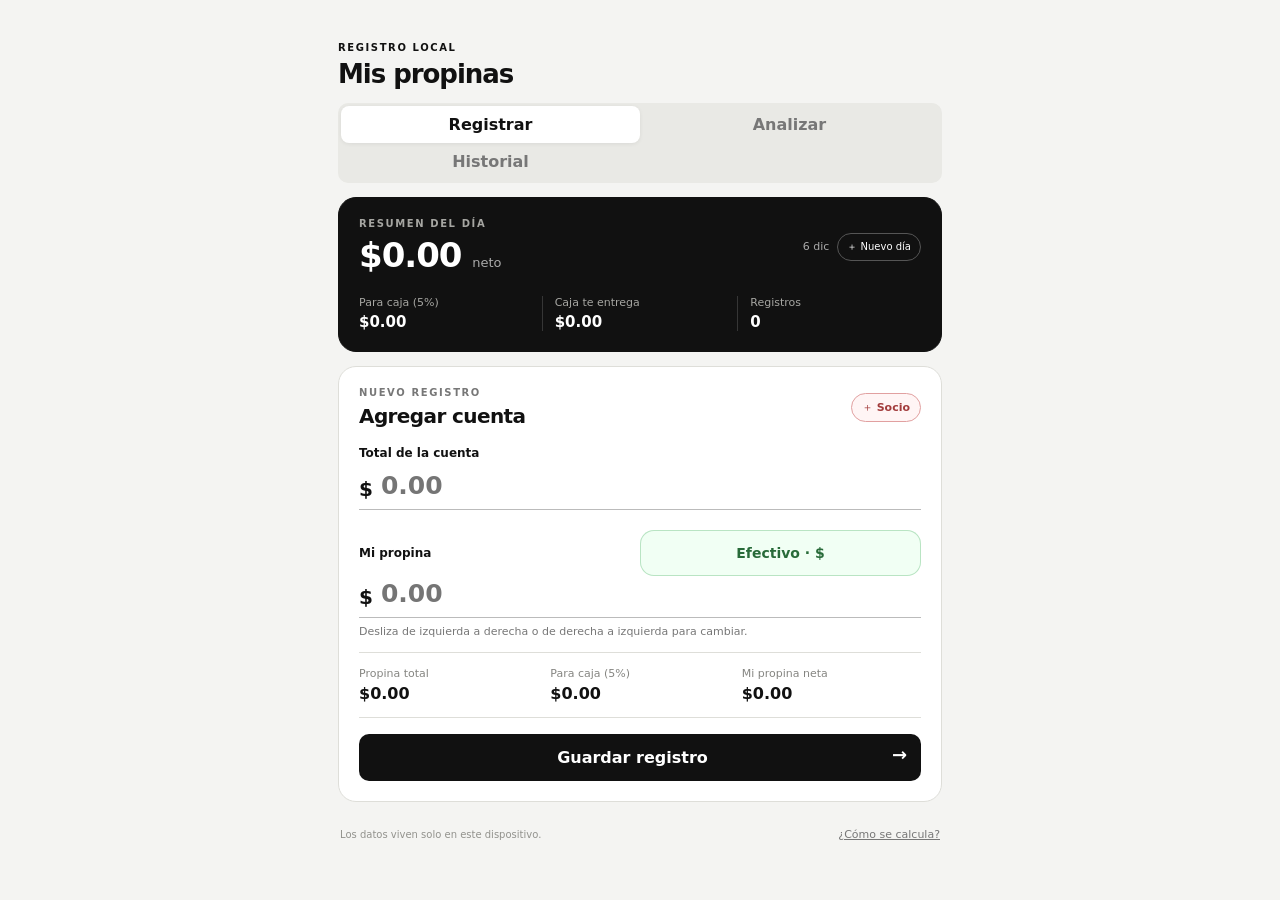
==== actualizacion.html @ 240d8e80 "Actualizar ruta de migracion con el historial separado" ====
<!doctype html>
<html lang="es"><head><meta charset="UTF-8"><meta name="viewport" content="width=device-width, initial-scale=1, viewport-fit=cover"><meta name="theme-color" content="#111111"><meta name="description" content="Registro local y rápido de propinas para meseros."><link rel="manifest" href="manifest.webmanifest"><link rel="icon" href="icon.svg" type="image/svg+xml"><link rel="stylesheet" href="styles.css"><title>Mis propinas · Actualización</title></head><body>
<main class="app-shell"><header class="topbar"><div><p class="eyebrow">REGISTRO LOCAL</p><h1>Mis propinas</h1></div><button id="installButton" class="icon-button hidden" aria-label="Instalar aplicación">＋</button></header>
<nav class="view-tabs" aria-label="Secciones"><button id="registerTab" class="view-tab active" type="button">Registrar</button><button id="analysisTab" class="view-tab" type="button">Analizar</button><button id="historyTab" class="view-tab" type="button">Historial</button></nav>
<section id="registerView"><section class="summary-card"><div class="summary-heading"><div><p class="eyebrow muted">RESUMEN DEL DÍA</p><h2 id="summaryTitle">$0.00 <span>neto</span></h2></div><div class="summary-actions"><span id="todayLabel" class="date-label"></span><button id="newDayButton" class="small-button" type="button">＋ Nuevo día</button></div></div><div class="summary-grid"><div><span>Para caja (5%)</span><strong id="summaryHouse">$0.00</strong></div><div><span>Caja te entrega</span><strong id="summaryCard">$0.00</strong></div><div><span>Registros</span><strong id="summaryCount">0</strong></div></div></section>
<section id="entryCard" class="form-card"><div class="section-heading"><div><p class="eyebrow muted">NUEVO REGISTRO</p><h2>Agregar cuenta</h2></div><button id="partnerToggle" class="mode-button" type="button">＋ Socio</button></div><p id="partnerHint" class="partner-hint hidden">Socio: no cuenta como venta. Puedes registrar una cuenta de $0 y su propina.</p>
<form id="tipForm"><label for="billTotal">Total de la cuenta</label><div class="money-input"><span>$</span><input id="billTotal" name="billTotal" inputmode="decimal" autocomplete="off" placeholder="0.00" required></div>
<div class="tip-label-row"><label>Mi propina</label><button id="tipModeSlider" class="tip-mode-slider tip-money" type="button" role="switch" aria-label="Cambiar entre efectivo y tarjeta"><span id="tipModeLabel">Efectivo · $</span></button></div><div class="money-input"><span id="tipPrefix">$</span><input id="tipValue" name="tipValue" inputmode="decimal" autocomplete="off" placeholder="0.00" required></div><p id="tipHelp" class="helper">Desliza de izquierda a derecha o de derecha a izquierda para cambiar.</p>
<div class="live-result" aria-live="polite"><div><span>Propina total</span><strong id="liveGross">$0.00</strong></div><div><span>Para caja (5%)</span><strong id="liveHouse">$0.00</strong></div><div><span>Mi propina neta</span><strong id="liveNet">$0.00</strong></div></div><button class="primary-button" type="submit">Guardar registro <span>→</span></button></form></section></section>
<section id="analysisView" class="hidden"><div class="section-heading"><div><p class="eyebrow muted">LECTURA RÁPIDA</p><h2>Análisis del día</h2></div><span id="analysisDate" class="date-label"></span></div><button id="historyFromAnalysis" class="history-entry" type="button"><span><b>Historial</b><small>Consulta tus días anteriores</small></span><strong>→</strong></button><div class="analysis-grid"><article class="analysis-net"><span>Mi neto del día</span><strong id="analysisNet">$0.00</strong></article><article><span>Para caja (5%)</span><strong id="analysisHouse">$0.00</strong></article><article><span>Total de propinas</span><strong id="analysisTips">$0.00</strong></article><article><span>Caja te entrega</span><strong id="analysisCard">$0.00</strong></article><article id="analysisPartnerCard" class="hidden"><span>Propinas de socios</span><strong id="analysisPartners">$0.00</strong></article></div><div class="analysis-note">El análisis separa tus propinas normales, las de socios y el 5% destinado a caja.</div><section class="history-section analysis-history"><div class="section-heading"><div><p class="eyebrow muted">REGISTROS DEL DÍA</p><h2>Detalle de cuentas</h2></div><button id="clearButton" class="text-button hidden" type="button">Borrar todo</button></div><div id="history" class="history-list"></div><div id="emptyState" class="empty-state"><div class="empty-icon">＋</div><p>Aún no hay registros.</p><span>Agrega tu primera cuenta en Registrar.</span></div></section></section><section id="historyView" class="hidden"><div class="section-heading"><div><p class="eyebrow muted">HISTORIAL</p><h2>Historial de días</h2></div><div class="history-actions"><button id="historyRegisterButton" class="text-button" type="button">Registrar</button><button id="historyAnalysisButton" class="text-button" type="button">Analizar</button></div></div><div class="history-chart-card"><p class="eyebrow muted">NETO POR DÍA</p><div id="historyChart" class="history-chart"></div></div><div class="history-chart-card"><p class="eyebrow muted">CUENTAS REALIZADAS</p><div id="accountsChart" class="history-chart"></div></div><div id="historyDaysList" class="history-days-list"></div><p class="analysis-note">Periodo de referencia: viernes 7:00 p. m. a lunes 1:00 a. m. Los días permanecen ordenados por fecha de creación.</p></section><footer><span>Los datos viven solo en este dispositivo.</span><button id="howButton" class="text-button" type="button">¿Cómo se calcula?</button></footer></main>
<div id="toast" class="toast" role="status"></div><dialog id="howDialog"><button class="dialog-close" id="closeDialog" aria-label="Cerrar">×</button><p class="eyebrow muted">CÁLCULO</p><h2>Claro y sin vueltas</h2><p>Se aparta el <strong>5% del total de la cuenta</strong> para caja. “Caja te entrega” muestra las propinas que no fueron en efectivo.</p><p>Las propinas de socios pueden registrarse con cuenta de $0; no generan descuento de caja.</p></dialog>
<dialog id="editDialog"><button class="dialog-close" id="closeEditDialog" aria-label="Cerrar">×</button><p class="eyebrow muted">CORREGIR REGISTRO</p><h2>Editar cuenta</h2><form id="editForm"><label for="editBill">Total de la cuenta</label><div class="money-input"><span>$</span><input id="editBill" inputmode="decimal" required></div><div class="tip-label-row"><label>Propina</label><div class="segmented"><button type="button" id="editPercent" class="segment active">%</button><button type="button" id="editMoney" class="segment">$</button></div></div><div class="money-input"><span id="editPrefix">%</span><input id="editTip" inputmode="decimal" required></div><div class="live-result"><div><span>Propina total</span><strong id="editGross">$0.00</strong></div><div><span>Para caja</span><strong id="editHouse">$0.00</strong></div><div><span>Mi neto</span><strong id="editNet">$0.00</strong></div></div><button class="primary-button" type="submit">Guardar cambios <span>→</span></button></form></dialog><script src="app-v11.js"></script></body></html>
---- styles.css ----
:root{font-family:Inter,ui-sans-serif,system-ui,-apple-system,"Segoe UI",sans-serif;color:#111;background:#f4f4f2;font-synthesis:none;--ink:#111;--muted:#777;--line:#deded9;--paper:#fff;--soft:#f7f7f5}*{box-sizing:border-box}body{margin:0;min-width:320px}button,input{font:inherit}.app-shell{width:min(100%,640px);margin:auto;padding:22px 18px 30px}.topbar,.summary-heading,.section-heading,.tip-label-row,.summary-grid,.live-result,footer{display:flex;align-items:center;justify-content:space-between}.topbar{margin-bottom:14px}.eyebrow{font-size:10px;letter-spacing:.16em;font-weight:800;margin:0 0 6px}.muted{color:var(--muted)}h1,h2,p{margin-top:0}h1{font-size:26px;letter-spacing:-.04em;margin:0}h2{font-size:20px;letter-spacing:-.03em;margin:0}.icon-button{border:1px solid var(--ink);background:var(--ink);color:#fff;border-radius:50%;width:34px;height:34px;font-size:22px;line-height:1;cursor:pointer}.view-tabs{display:grid;grid-template-columns:1fr 1fr;background:#e9e9e5;border-radius:10px;padding:3px;margin-bottom:14px}.view-tab{border:0;background:transparent;border-radius:8px;padding:9px;color:var(--muted);font-weight:750;cursor:pointer}.view-tab.active{background:#fff;color:var(--ink);box-shadow:0 1px 4px #0001}.summary-card,.form-card{background:var(--paper);border:1px solid var(--line);border-radius:18px;padding:20px;margin-bottom:14px}.summary-card{background:var(--ink);color:#fff;border-color:var(--ink)}.summary-card .muted{color:#a6a6a2}.summary-card h2{font-size:34px;margin:2px 0 0}.summary-card h2 span{font-size:13px;font-weight:500;letter-spacing:0;color:#aaa}.summary-actions{display:flex;align-items:center;gap:8px}.date-label{font-size:11px;color:#aaa}.small-button{border:1px solid #555;background:transparent;color:#fff;border-radius:99px;padding:6px 9px;font-size:10px;cursor:pointer}.summary-grid{gap:12px;align-items:stretch;margin-top:21px}.summary-grid div{display:flex;flex-direction:column;gap:4px;min-width:0;flex:1}.summary-grid div+div{border-left:1px solid #363636;padding-left:12px}.summary-grid span,.live-result span,.field-caption{font-size:11px;color:#858581}.summary-card .summary-grid span{color:#a6a6a2}.summary-grid strong{font-size:15px;white-space:nowrap}.section-heading{margin-bottom:18px}.mode-button{border:1px solid #e1a0a0;background:#fff5f5;color:#a23c3c;border-radius:99px;padding:6px 10px;font-size:11px;font-weight:750;cursor:pointer}.partner-hint{font-size:11px;color:#8f3c3c;background:#fff0f0;border-radius:9px;padding:9px;margin:-6px 0 16px}.partner-mode{border-color:#e6aaaa;background:#fffafa}.partner-mode .mode-button{background:#c54848;color:white}.partner-mode .payment-row{display:none}.partner-mode .live-result{border-color:#e7b3b3}.partner-mode .primary-button{background:#b83b3b}label{display:block;font-size:12px;font-weight:700;margin:0 0 8px}.money-input{display:flex;align-items:center;border-bottom:1px solid #bbb;margin-bottom:20px}.money-input span{font-size:20px;font-weight:700;margin-right:8px}.money-input input{width:100%;border:0;outline:0;background:transparent;font-size:25px;font-weight:650;padding:3px 0 9px;color:var(--ink)}.money-input:focus-within{border-color:var(--ink)}.tip-label-row{align-items:center}.tip-label-row label{margin:0}.segmented,.payment-switch{display:flex;background:var(--soft);border:1px solid var(--line);border-radius:7px;padding:2px}.segment,.payment-option{border:0;background:transparent;color:var(--muted);border-radius:5px;cursor:pointer;padding:4px 10px;font-weight:700;font-size:12px}.segment.active{background:var(--ink);color:#fff}.helper{font-size:11px;color:var(--muted);margin:-13px 0 14px}.payment-row{display:flex;justify-content:space-between;align-items:center;margin-bottom:16px}.payment-option.active.cash{background:#bfe8c7;color:#245d32}.payment-option.active.card{background:#c5ddf8;color:#24527c}.live-result{border-top:1px solid var(--line);border-bottom:1px solid var(--line);padding:14px 0;margin-bottom:16px;gap:12px}.live-result div{display:flex;flex-direction:column;gap:4px;flex:1}.live-result strong{font-size:16px}.live-result strong.negative{color:#a33}.primary-button{width:100%;border:0;background:var(--ink);color:#fff;padding:14px;border-radius:10px;font-weight:750;cursor:pointer}.primary-button span{float:right;font-size:18px;line-height:14px}.history-section{margin-top:28px}.text-button{background:transparent;border:0;padding:0;color:var(--muted);font-size:11px;text-decoration:underline;cursor:pointer}.history-list{display:grid;gap:8px}.history-item{background:var(--paper);border:1px solid var(--line);border-radius:12px;padding:13px 14px;display:grid;grid-template-columns:1fr auto;gap:5px 12px}.history-item .time{font-size:10px;color:var(--muted)}.history-item .title{font-size:13px;font-weight:700}.history-item .detail{font-size:11px;color:var(--muted)}.history-item .net{text-align:right;font-size:16px;font-weight:800}.history-item .net.negative{color:#a33}.record-actions{grid-column:1/-1;display:flex;gap:14px;border-top:1px solid #eee;padding-top:8px;margin-top:4px}.record-actions .text-button{font-size:10px}.empty-state{text-align:center;border:1px dashed #c9c9c3;border-radius:14px;padding:28px 16px;color:var(--muted)}.days-section{margin-top:24px}.days-list{display:flex;flex-wrap:wrap;gap:7px}.day-chip{border:1px solid var(--line);background:var(--paper);color:var(--muted);border-radius:99px;padding:7px 10px;font-size:11px;cursor:pointer}.empty-icon{margin:0 auto 9px;width:29px;height:29px;border:1px solid #bbb;border-radius:50%;font-size:22px;line-height:26px}.empty-state p{font-size:13px;font-weight:700;color:#555;margin-bottom:4px}.empty-state span{font-size:11px}.analysis-grid{display:grid;grid-template-columns:1fr 1fr;gap:10px}.analysis-grid article{background:#fff;border:1px solid var(--line);border-radius:14px;padding:16px;display:flex;flex-direction:column;gap:7px}.analysis-grid span{font-size:11px;color:var(--muted)}.analysis-grid strong{font-size:20px}.analysis-grid small{font-size:10px;color:var(--muted)}.analysis-grid .deliver-card{background:#f5f1e7;border-color:#e5d6ae}.analysis-note{margin-top:14px;background:#ecece8;border-radius:12px;padding:12px;font-size:11px;line-height:1.45;color:#666}footer{margin:26px 2px 0;font-size:10px;color:#92928d}.toast{position:fixed;left:50%;bottom:22px;transform:translate(-50%,20px);background:var(--ink);color:#fff;border-radius:99px;padding:10px 15px;font-size:12px;opacity:0;pointer-events:none;transition:.2s}.toast.show{opacity:1;transform:translate(-50%,0)}.hidden{display:none!important}dialog{border:1px solid var(--line);border-radius:16px;padding:24px;max-width:calc(100% - 36px);color:var(--ink);box-shadow:0 15px 50px #0002}dialog::backdrop{background:#0008}.dialog-close{position:absolute;right:14px;top:10px;border:0;background:transparent;font-size:25px;cursor:pointer}dialog p:not(.eyebrow){font-size:13px;line-height:1.5;color:#555}@media(min-width:600px){.app-shell{padding-top:42px}}@media(max-width:390px){.summary-card{padding:16px}.summary-grid{gap:7px}.summary-grid div+div{padding-left:7px}.summary-grid strong{font-size:13px}.payment-row{align-items:flex-start;gap:10px;flex-direction:column}}
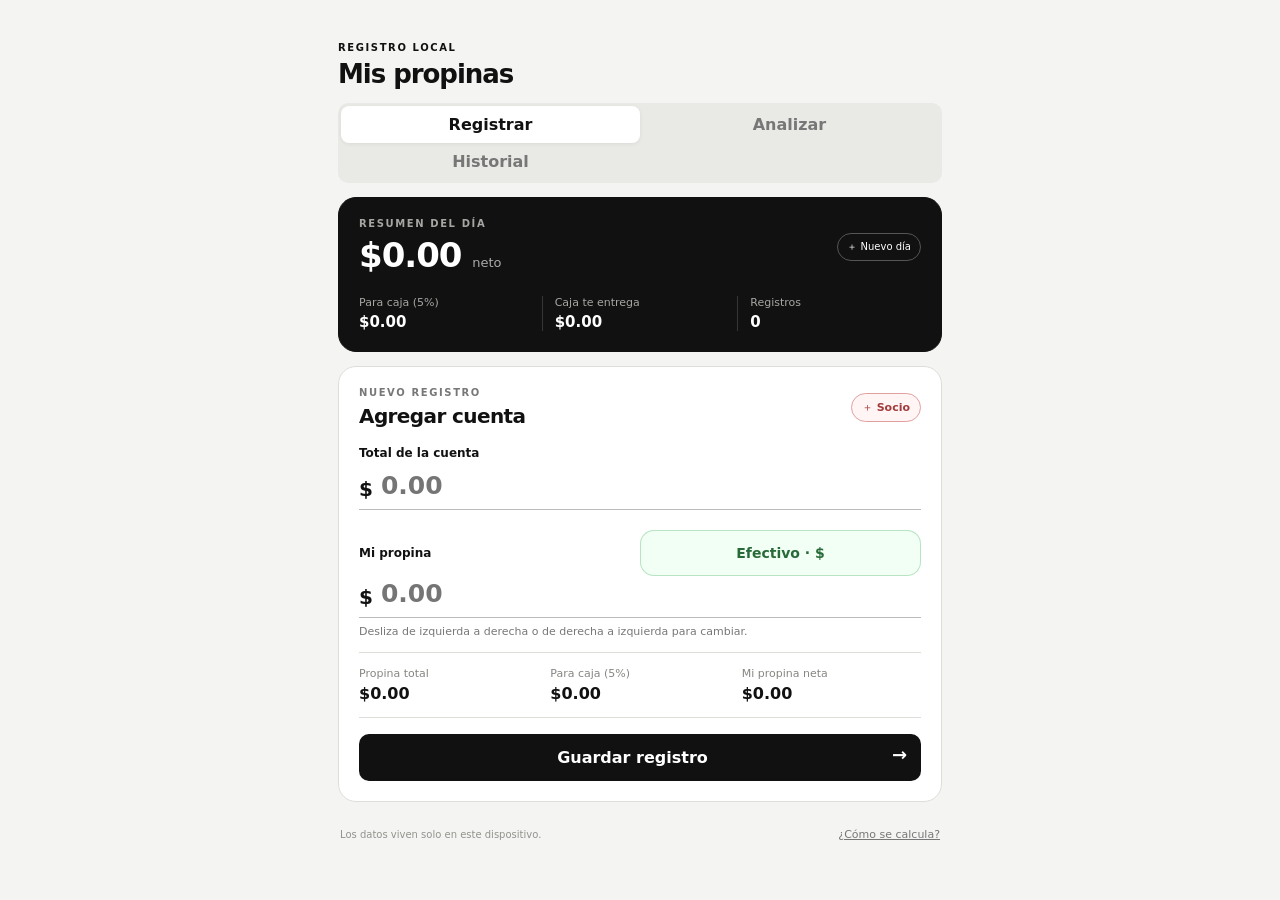
==== commit 5c198780: "Actualizar ruta de migracion del historial" ====
--- a/actualizacion.html
+++ b/actualizacion.html
@@ -9,7 +9,7 @@
 <div class="live-result" aria-live="polite"><div><span>Propina total</span><strong id="liveGross">$0.00</strong></div><div><span>Para caja (5%)</span><strong id="liveHouse">$0.00</strong></div><div><span>Mi propina neta</span><strong id="liveNet">$0.00</strong></div></div><button class="primary-button" type="submit">Guardar registro <span>→</span></button></form></section></section>
 <section id="analysisView" class="hidden"><div class="section-heading"><div><p class="eyebrow muted">LECTURA RÁPIDA</p><h2>Análisis del día</h2></div><span id="analysisDate" class="date-label"></span></div><button id="historyFromAnalysis" class="history-entry" type="button"><span><b>Historial</b><small>Consulta tus días anteriores</small></span><strong>→</strong></button><div class="analysis-grid"><article class="analysis-net"><span>Mi neto del día</span><strong id="analysisNet">$0.00</strong></article><article><span>Para caja (5%)</span><strong id="analysisHouse">$0.00</strong></article><article><span>Total de propinas</span><strong id="analysisTips">$0.00</strong></article><article><span>Caja te entrega</span><strong id="analysisCard">$0.00</strong></article><article id="analysisPartnerCard" class="hidden"><span>Propinas de socios</span><strong id="analysisPartners">$0.00</strong></article></div><div class="analysis-note">El análisis separa tus propinas normales, las de socios y el 5% destinado a caja.</div><section class="history-section analysis-history"><div class="section-heading"><div><p class="eyebrow muted">REGISTROS DEL DÍA</p><h2>Detalle de cuentas</h2></div><button id="clearButton" class="text-button hidden" type="button">Borrar todo</button></div><div id="history" class="history-list"></div><div id="emptyState" class="empty-state"><div class="empty-icon">＋</div><p>Aún no hay registros.</p><span>Agrega tu primera cuenta en Registrar.</span></div></section></section><section id="historyView" class="hidden"><div class="section-heading"><div><p class="eyebrow muted">HISTORIAL</p><h2>Historial de días</h2></div><div class="history-actions"><button id="historyRegisterButton" class="text-button" type="button">Registrar</button><button id="historyAnalysisButton" class="text-button" type="button">Analizar</button></div></div><div class="history-chart-card"><p class="eyebrow muted">NETO POR DÍA</p><div id="historyChart" class="history-chart"></div></div><div class="history-chart-card"><p class="eyebrow muted">CUENTAS REALIZADAS</p><div id="accountsChart" class="history-chart"></div></div><div id="historyDaysList" class="history-days-list"></div><p class="analysis-note">Periodo de referencia: viernes 7:00 p. m. a lunes 1:00 a. m. Los días permanecen ordenados por fecha de creación.</p></section><footer><span>Los datos viven solo en este dispositivo.</span><button id="howButton" class="text-button" type="button">¿Cómo se calcula?</button></footer></main>
 <div id="toast" class="toast" role="status"></div><dialog id="howDialog"><button class="dialog-close" id="closeDialog" aria-label="Cerrar">×</button><p class="eyebrow muted">CÁLCULO</p><h2>Claro y sin vueltas</h2><p>Se aparta el <strong>5% del total de la cuenta</strong> para caja. “Caja te entrega” muestra las propinas que no fueron en efectivo.</p><p>Las propinas de socios pueden registrarse con cuenta de $0; no generan descuento de caja.</p></dialog>
-<dialog id="editDialog"><button class="dialog-close" id="closeEditDialog" aria-label="Cerrar">×</button><p class="eyebrow muted">CORREGIR REGISTRO</p><h2>Editar cuenta</h2><form id="editForm"><label for="editBill">Total de la cuenta</label><div class="money-input"><span>$</span><input id="editBill" inputmode="decimal" required></div><div class="tip-label-row"><label>Propina</label><div class="segmented"><button type="button" id="editPercent" class="segment active">%</button><button type="button" id="editMoney" class="segment">$</button></div></div><div class="money-input"><span id="editPrefix">%</span><input id="editTip" inputmode="decimal" required></div><div class="live-result"><div><span>Propina total</span><strong id="editGross">$0.00</strong></div><div><span>Para caja</span><strong id="editHouse">$0.00</strong></div><div><span>Mi neto</span><strong id="editNet">$0.00</strong></div></div><button class="primary-button" type="submit">Guardar cambios <span>→</span></button></form></dialog><script src="app-v11.js"></script></body></html>
+<dialog id="editDialog"><button class="dialog-close" id="closeEditDialog" aria-label="Cerrar">×</button><p class="eyebrow muted">CORREGIR REGISTRO</p><h2>Editar cuenta</h2><form id="editForm"><label for="editBill">Total de la cuenta</label><div class="money-input"><span>$</span><input id="editBill" inputmode="decimal" required></div><div class="tip-label-row"><label>Propina</label><div class="segmented"><button type="button" id="editPercent" class="segment active">%</button><button type="button" id="editMoney" class="segment">$</button></div></div><div class="money-input"><span id="editPrefix">%</span><input id="editTip" inputmode="decimal" required></div><div class="live-result"><div><span>Propina total</span><strong id="editGross">$0.00</strong></div><div><span>Para caja</span><strong id="editHouse">$0.00</strong></div><div><span>Mi neto</span><strong id="editNet">$0.00</strong></div></div><button class="primary-button" type="submit">Guardar cambios <span>→</span></button></form></dialog><script src="app-v13.js"></script></body></html>
 
 
 
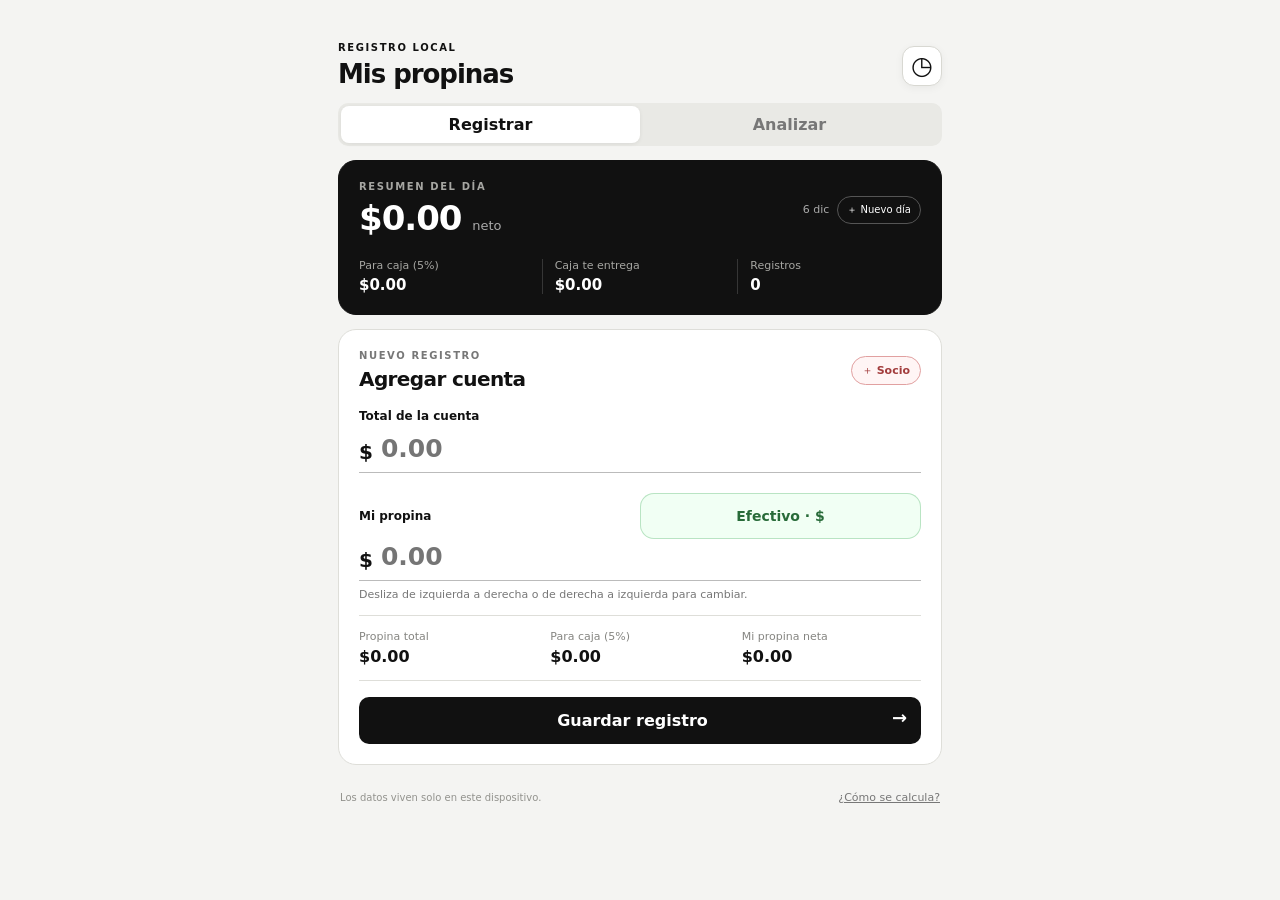
==== commit 755039f5: "Actualizar vista de historial con reloj" ====
--- a/actualizacion.html
+++ b/actualizacion.html
@@ -1,7 +1,7 @@
 <!doctype html>
 <html lang="es"><head><meta charset="UTF-8"><meta name="viewport" content="width=device-width, initial-scale=1, viewport-fit=cover"><meta name="theme-color" content="#111111"><meta name="description" content="Registro local y rápido de propinas para meseros."><link rel="manifest" href="manifest.webmanifest"><link rel="icon" href="icon.svg" type="image/svg+xml"><link rel="stylesheet" href="styles.css"><title>Mis propinas · Actualización</title></head><body>
-<main class="app-shell"><header class="topbar"><div><p class="eyebrow">REGISTRO LOCAL</p><h1>Mis propinas</h1></div><button id="installButton" class="icon-button hidden" aria-label="Instalar aplicación">＋</button></header>
-<nav class="view-tabs" aria-label="Secciones"><button id="registerTab" class="view-tab active" type="button">Registrar</button><button id="analysisTab" class="view-tab" type="button">Analizar</button><button id="historyTab" class="view-tab" type="button">Historial</button></nav>
+<main class="app-shell"><header class="topbar"><div><p class="eyebrow">REGISTRO LOCAL</p><h1>Mis propinas</h1></div><div class="topbar-actions"><button id="historyIcon" class="history-icon" type="button" aria-label="Abrir historial" title="Historial">◷</button><button id="installButton" class="icon-button hidden" aria-label="Instalar aplicación">＋</button></div></header>
+<nav class="view-tabs" aria-label="Secciones"><button id="registerTab" class="view-tab active" type="button">Registrar</button><button id="analysisTab" class="view-tab" type="button">Analizar</button></nav>
 <section id="registerView"><section class="summary-card"><div class="summary-heading"><div><p class="eyebrow muted">RESUMEN DEL DÍA</p><h2 id="summaryTitle">$0.00 <span>neto</span></h2></div><div class="summary-actions"><span id="todayLabel" class="date-label"></span><button id="newDayButton" class="small-button" type="button">＋ Nuevo día</button></div></div><div class="summary-grid"><div><span>Para caja (5%)</span><strong id="summaryHouse">$0.00</strong></div><div><span>Caja te entrega</span><strong id="summaryCard">$0.00</strong></div><div><span>Registros</span><strong id="summaryCount">0</strong></div></div></section>
 <section id="entryCard" class="form-card"><div class="section-heading"><div><p class="eyebrow muted">NUEVO REGISTRO</p><h2>Agregar cuenta</h2></div><button id="partnerToggle" class="mode-button" type="button">＋ Socio</button></div><p id="partnerHint" class="partner-hint hidden">Socio: no cuenta como venta. Puedes registrar una cuenta de $0 y su propina.</p>
 <form id="tipForm"><label for="billTotal">Total de la cuenta</label><div class="money-input"><span>$</span><input id="billTotal" name="billTotal" inputmode="decimal" autocomplete="off" placeholder="0.00" required></div>
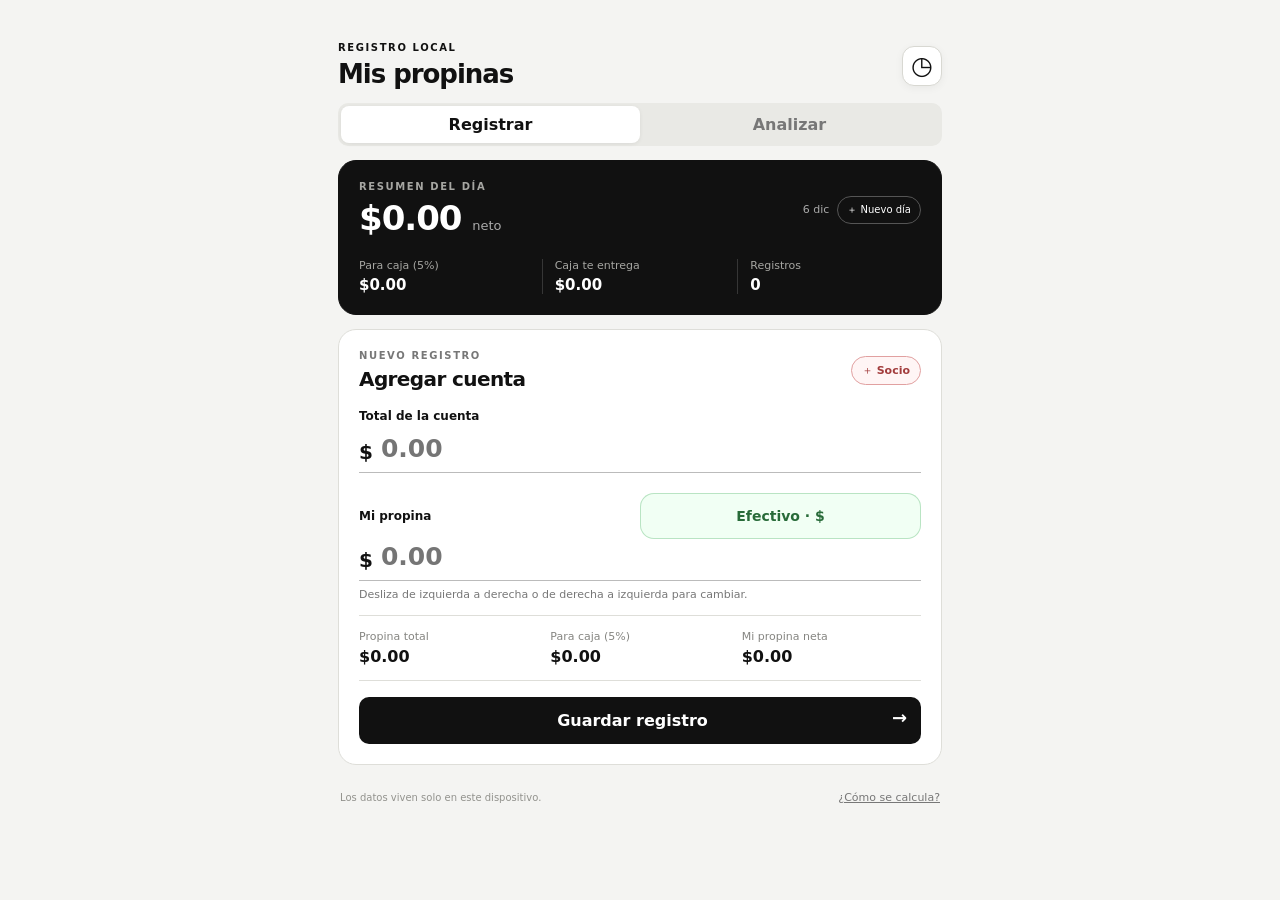
==== commit 9ed218e8: "Actualizar ruta de migracion de graficas" ====
--- a/actualizacion.html
+++ b/actualizacion.html
@@ -9,7 +9,7 @@
 <div class="live-result" aria-live="polite"><div><span>Propina total</span><strong id="liveGross">$0.00</strong></div><div><span>Para caja (5%)</span><strong id="liveHouse">$0.00</strong></div><div><span>Mi propina neta</span><strong id="liveNet">$0.00</strong></div></div><button class="primary-button" type="submit">Guardar registro <span>→</span></button></form></section></section>
 <section id="analysisView" class="hidden"><div class="section-heading"><div><p class="eyebrow muted">LECTURA RÁPIDA</p><h2>Análisis del día</h2></div><span id="analysisDate" class="date-label"></span></div><button id="historyFromAnalysis" class="history-entry" type="button"><span><b>Historial</b><small>Consulta tus días anteriores</small></span><strong>→</strong></button><div class="analysis-grid"><article class="analysis-net"><span>Mi neto del día</span><strong id="analysisNet">$0.00</strong></article><article><span>Para caja (5%)</span><strong id="analysisHouse">$0.00</strong></article><article><span>Total de propinas</span><strong id="analysisTips">$0.00</strong></article><article><span>Caja te entrega</span><strong id="analysisCard">$0.00</strong></article><article id="analysisPartnerCard" class="hidden"><span>Propinas de socios</span><strong id="analysisPartners">$0.00</strong></article></div><div class="analysis-note">El análisis separa tus propinas normales, las de socios y el 5% destinado a caja.</div><section class="history-section analysis-history"><div class="section-heading"><div><p class="eyebrow muted">REGISTROS DEL DÍA</p><h2>Detalle de cuentas</h2></div><button id="clearButton" class="text-button hidden" type="button">Borrar todo</button></div><div id="history" class="history-list"></div><div id="emptyState" class="empty-state"><div class="empty-icon">＋</div><p>Aún no hay registros.</p><span>Agrega tu primera cuenta en Registrar.</span></div></section></section><section id="historyView" class="hidden"><div class="section-heading"><div><p class="eyebrow muted">HISTORIAL</p><h2>Historial de días</h2></div><div class="history-actions"><button id="historyRegisterButton" class="text-button" type="button">Registrar</button><button id="historyAnalysisButton" class="text-button" type="button">Analizar</button></div></div><div class="history-chart-card"><p class="eyebrow muted">NETO POR DÍA</p><div id="historyChart" class="history-chart"></div></div><div class="history-chart-card"><p class="eyebrow muted">CUENTAS REALIZADAS</p><div id="accountsChart" class="history-chart"></div></div><div id="historyDaysList" class="history-days-list"></div><p class="analysis-note">Periodo de referencia: viernes 7:00 p. m. a lunes 1:00 a. m. Los días permanecen ordenados por fecha de creación.</p></section><footer><span>Los datos viven solo en este dispositivo.</span><button id="howButton" class="text-button" type="button">¿Cómo se calcula?</button></footer></main>
 <div id="toast" class="toast" role="status"></div><dialog id="howDialog"><button class="dialog-close" id="closeDialog" aria-label="Cerrar">×</button><p class="eyebrow muted">CÁLCULO</p><h2>Claro y sin vueltas</h2><p>Se aparta el <strong>5% del total de la cuenta</strong> para caja. “Caja te entrega” muestra las propinas que no fueron en efectivo.</p><p>Las propinas de socios pueden registrarse con cuenta de $0; no generan descuento de caja.</p></dialog>
-<dialog id="editDialog"><button class="dialog-close" id="closeEditDialog" aria-label="Cerrar">×</button><p class="eyebrow muted">CORREGIR REGISTRO</p><h2>Editar cuenta</h2><form id="editForm"><label for="editBill">Total de la cuenta</label><div class="money-input"><span>$</span><input id="editBill" inputmode="decimal" required></div><div class="tip-label-row"><label>Propina</label><div class="segmented"><button type="button" id="editPercent" class="segment active">%</button><button type="button" id="editMoney" class="segment">$</button></div></div><div class="money-input"><span id="editPrefix">%</span><input id="editTip" inputmode="decimal" required></div><div class="live-result"><div><span>Propina total</span><strong id="editGross">$0.00</strong></div><div><span>Para caja</span><strong id="editHouse">$0.00</strong></div><div><span>Mi neto</span><strong id="editNet">$0.00</strong></div></div><button class="primary-button" type="submit">Guardar cambios <span>→</span></button></form></dialog><script src="app-v13.js"></script></body></html>
+<dialog id="editDialog"><button class="dialog-close" id="closeEditDialog" aria-label="Cerrar">×</button><p class="eyebrow muted">CORREGIR REGISTRO</p><h2>Editar cuenta</h2><form id="editForm"><label for="editBill">Total de la cuenta</label><div class="money-input"><span>$</span><input id="editBill" inputmode="decimal" required></div><div class="tip-label-row"><label>Propina</label><div class="segmented"><button type="button" id="editPercent" class="segment active">%</button><button type="button" id="editMoney" class="segment">$</button></div></div><div class="money-input"><span id="editPrefix">%</span><input id="editTip" inputmode="decimal" required></div><div class="live-result"><div><span>Propina total</span><strong id="editGross">$0.00</strong></div><div><span>Para caja</span><strong id="editHouse">$0.00</strong></div><div><span>Mi neto</span><strong id="editNet">$0.00</strong></div></div><button class="primary-button" type="submit">Guardar cambios <span>→</span></button></form></dialog><script src="app-v14.js"></script></body></html>
 
 
 
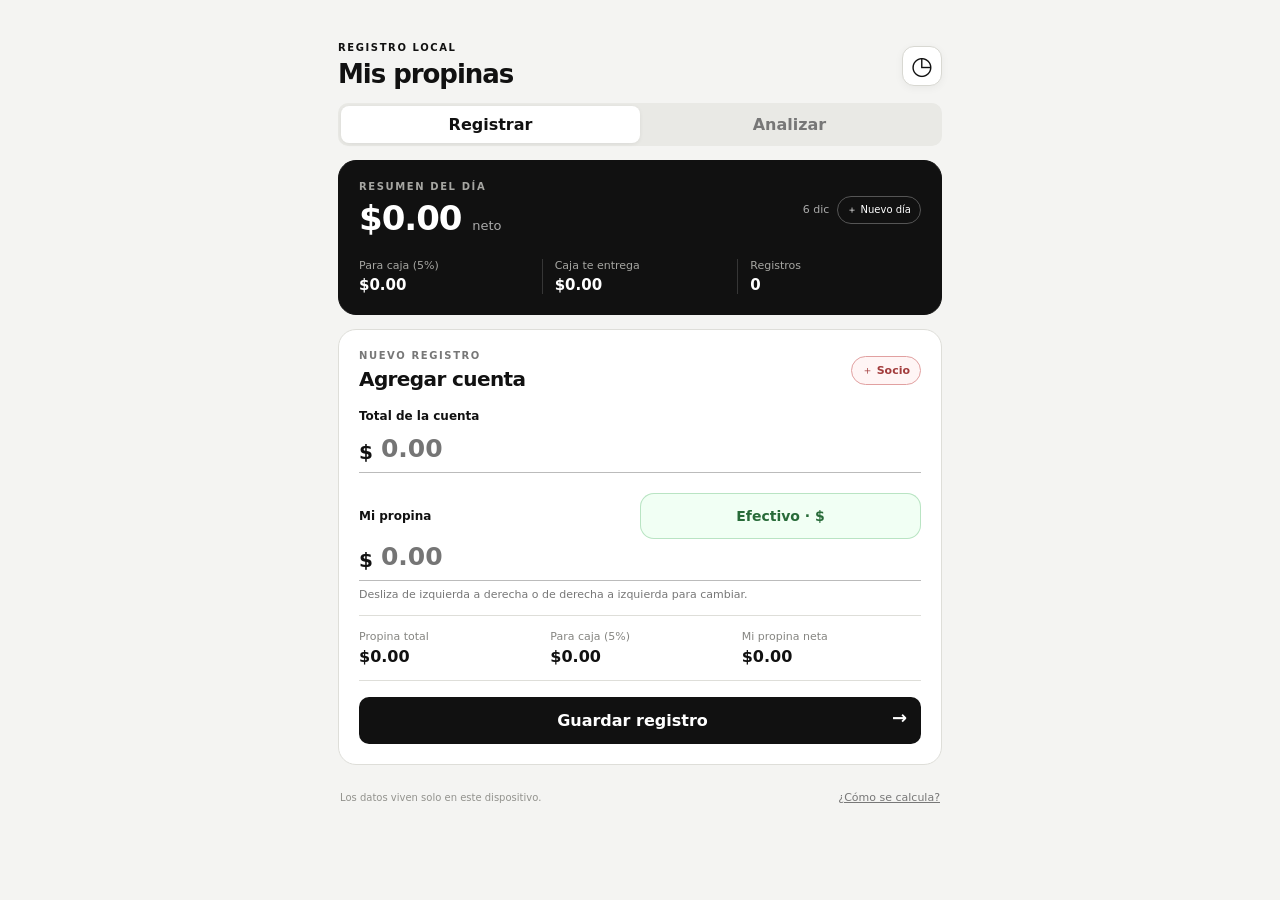
==== commit 9ed30349: "Actualizar migracion de grafica semanal" ====
--- a/actualizacion.html
+++ b/actualizacion.html
@@ -9,7 +9,7 @@
 <div class="live-result" aria-live="polite"><div><span>Propina total</span><strong id="liveGross">$0.00</strong></div><div><span>Para caja (5%)</span><strong id="liveHouse">$0.00</strong></div><div><span>Mi propina neta</span><strong id="liveNet">$0.00</strong></div></div><button class="primary-button" type="submit">Guardar registro <span>→</span></button></form></section></section>
 <section id="analysisView" class="hidden"><div class="section-heading"><div><p class="eyebrow muted">LECTURA RÁPIDA</p><h2>Análisis del día</h2></div><span id="analysisDate" class="date-label"></span></div><button id="historyFromAnalysis" class="history-entry" type="button"><span><b>Historial</b><small>Consulta tus días anteriores</small></span><strong>→</strong></button><div class="analysis-grid"><article class="analysis-net"><span>Mi neto del día</span><strong id="analysisNet">$0.00</strong></article><article><span>Para caja (5%)</span><strong id="analysisHouse">$0.00</strong></article><article><span>Total de propinas</span><strong id="analysisTips">$0.00</strong></article><article><span>Caja te entrega</span><strong id="analysisCard">$0.00</strong></article><article id="analysisPartnerCard" class="hidden"><span>Propinas de socios</span><strong id="analysisPartners">$0.00</strong></article></div><div class="analysis-note">El análisis separa tus propinas normales, las de socios y el 5% destinado a caja.</div><section class="history-section analysis-history"><div class="section-heading"><div><p class="eyebrow muted">REGISTROS DEL DÍA</p><h2>Detalle de cuentas</h2></div><button id="clearButton" class="text-button hidden" type="button">Borrar todo</button></div><div id="history" class="history-list"></div><div id="emptyState" class="empty-state"><div class="empty-icon">＋</div><p>Aún no hay registros.</p><span>Agrega tu primera cuenta en Registrar.</span></div></section></section><section id="historyView" class="hidden"><div class="section-heading"><div><p class="eyebrow muted">HISTORIAL</p><h2>Historial de días</h2></div><div class="history-actions"><button id="historyRegisterButton" class="text-button" type="button">Registrar</button><button id="historyAnalysisButton" class="text-button" type="button">Analizar</button></div></div><div class="history-chart-card"><p class="eyebrow muted">NETO POR DÍA</p><div id="historyChart" class="history-chart"></div></div><div class="history-chart-card"><p class="eyebrow muted">CUENTAS REALIZADAS</p><div id="accountsChart" class="history-chart"></div></div><div id="historyDaysList" class="history-days-list"></div><p class="analysis-note">Periodo de referencia: viernes 7:00 p. m. a lunes 1:00 a. m. Los días permanecen ordenados por fecha de creación.</p></section><footer><span>Los datos viven solo en este dispositivo.</span><button id="howButton" class="text-button" type="button">¿Cómo se calcula?</button></footer></main>
 <div id="toast" class="toast" role="status"></div><dialog id="howDialog"><button class="dialog-close" id="closeDialog" aria-label="Cerrar">×</button><p class="eyebrow muted">CÁLCULO</p><h2>Claro y sin vueltas</h2><p>Se aparta el <strong>5% del total de la cuenta</strong> para caja. “Caja te entrega” muestra las propinas que no fueron en efectivo.</p><p>Las propinas de socios pueden registrarse con cuenta de $0; no generan descuento de caja.</p></dialog>
-<dialog id="editDialog"><button class="dialog-close" id="closeEditDialog" aria-label="Cerrar">×</button><p class="eyebrow muted">CORREGIR REGISTRO</p><h2>Editar cuenta</h2><form id="editForm"><label for="editBill">Total de la cuenta</label><div class="money-input"><span>$</span><input id="editBill" inputmode="decimal" required></div><div class="tip-label-row"><label>Propina</label><div class="segmented"><button type="button" id="editPercent" class="segment active">%</button><button type="button" id="editMoney" class="segment">$</button></div></div><div class="money-input"><span id="editPrefix">%</span><input id="editTip" inputmode="decimal" required></div><div class="live-result"><div><span>Propina total</span><strong id="editGross">$0.00</strong></div><div><span>Para caja</span><strong id="editHouse">$0.00</strong></div><div><span>Mi neto</span><strong id="editNet">$0.00</strong></div></div><button class="primary-button" type="submit">Guardar cambios <span>→</span></button></form></dialog><script src="app-v14.js"></script></body></html>
+<dialog id="editDialog"><button class="dialog-close" id="closeEditDialog" aria-label="Cerrar">×</button><p class="eyebrow muted">CORREGIR REGISTRO</p><h2>Editar cuenta</h2><form id="editForm"><label for="editBill">Total de la cuenta</label><div class="money-input"><span>$</span><input id="editBill" inputmode="decimal" required></div><div class="tip-label-row"><label>Propina</label><div class="segmented"><button type="button" id="editPercent" class="segment active">%</button><button type="button" id="editMoney" class="segment">$</button></div></div><div class="money-input"><span id="editPrefix">%</span><input id="editTip" inputmode="decimal" required></div><div class="live-result"><div><span>Propina total</span><strong id="editGross">$0.00</strong></div><div><span>Para caja</span><strong id="editHouse">$0.00</strong></div><div><span>Mi neto</span><strong id="editNet">$0.00</strong></div></div><button class="primary-button" type="submit">Guardar cambios <span>→</span></button></form></dialog><script src="app-v15.js"></script></body></html>
 
 
 
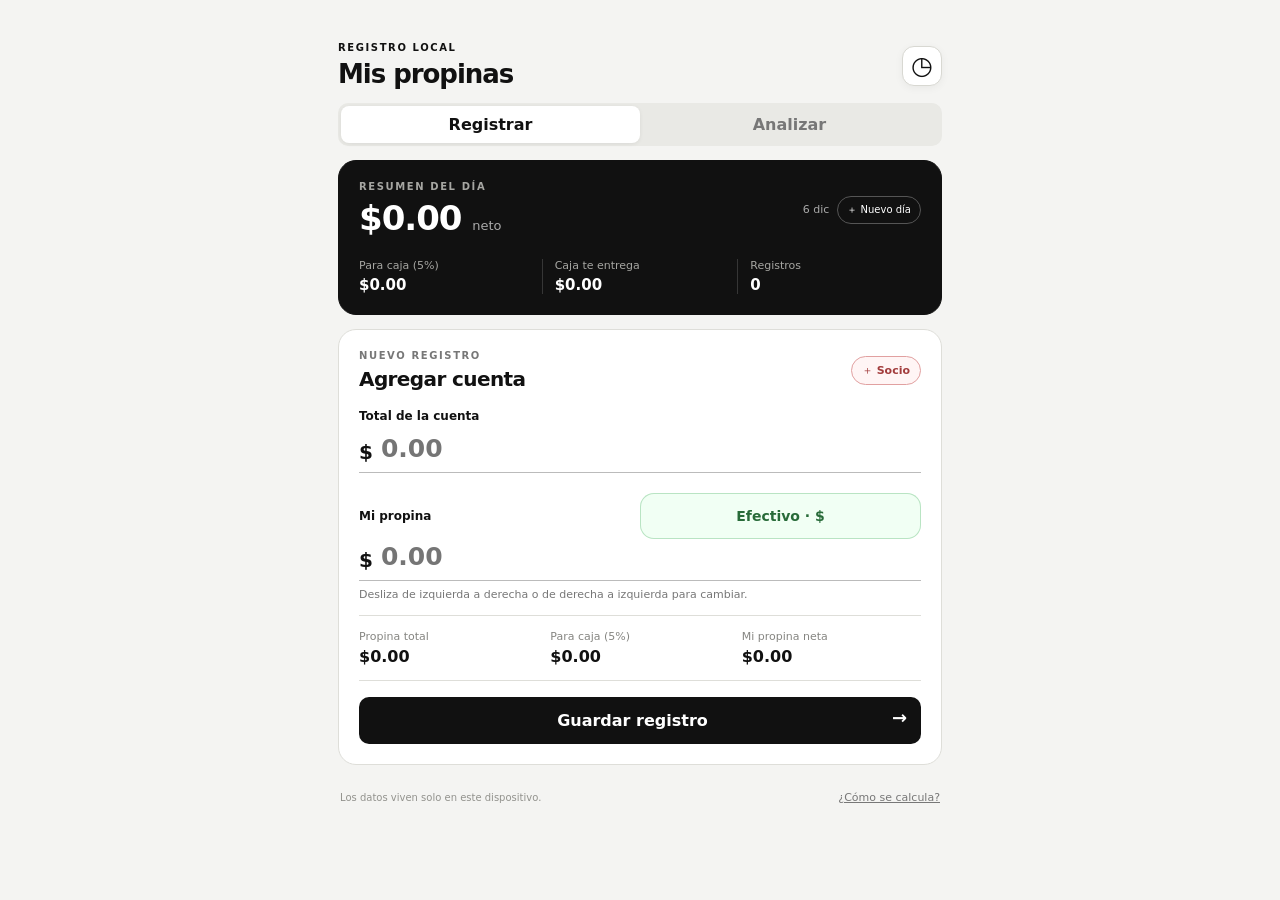
==== commit 3f2cce07: "Actualizar migracion de historial" ====
--- a/actualizacion.html
+++ b/actualizacion.html
@@ -9,7 +9,7 @@
 <div class="live-result" aria-live="polite"><div><span>Propina total</span><strong id="liveGross">$0.00</strong></div><div><span>Para caja (5%)</span><strong id="liveHouse">$0.00</strong></div><div><span>Mi propina neta</span><strong id="liveNet">$0.00</strong></div></div><button class="primary-button" type="submit">Guardar registro <span>→</span></button></form></section></section>
 <section id="analysisView" class="hidden"><div class="section-heading"><div><p class="eyebrow muted">LECTURA RÁPIDA</p><h2>Análisis del día</h2></div><span id="analysisDate" class="date-label"></span></div><button id="historyFromAnalysis" class="history-entry" type="button"><span><b>Historial</b><small>Consulta tus días anteriores</small></span><strong>→</strong></button><div class="analysis-grid"><article class="analysis-net"><span>Mi neto del día</span><strong id="analysisNet">$0.00</strong></article><article><span>Para caja (5%)</span><strong id="analysisHouse">$0.00</strong></article><article><span>Total de propinas</span><strong id="analysisTips">$0.00</strong></article><article><span>Caja te entrega</span><strong id="analysisCard">$0.00</strong></article><article id="analysisPartnerCard" class="hidden"><span>Propinas de socios</span><strong id="analysisPartners">$0.00</strong></article></div><div class="analysis-note">El análisis separa tus propinas normales, las de socios y el 5% destinado a caja.</div><section class="history-section analysis-history"><div class="section-heading"><div><p class="eyebrow muted">REGISTROS DEL DÍA</p><h2>Detalle de cuentas</h2></div><button id="clearButton" class="text-button hidden" type="button">Borrar todo</button></div><div id="history" class="history-list"></div><div id="emptyState" class="empty-state"><div class="empty-icon">＋</div><p>Aún no hay registros.</p><span>Agrega tu primera cuenta en Registrar.</span></div></section></section><section id="historyView" class="hidden"><div class="section-heading"><div><p class="eyebrow muted">HISTORIAL</p><h2>Historial de días</h2></div><div class="history-actions"><button id="historyRegisterButton" class="text-button" type="button">Registrar</button><button id="historyAnalysisButton" class="text-button" type="button">Analizar</button></div></div><div class="history-chart-card"><p class="eyebrow muted">NETO POR DÍA</p><div id="historyChart" class="history-chart"></div></div><div class="history-chart-card"><p class="eyebrow muted">CUENTAS REALIZADAS</p><div id="accountsChart" class="history-chart"></div></div><div id="historyDaysList" class="history-days-list"></div><p class="analysis-note">Periodo de referencia: viernes 7:00 p. m. a lunes 1:00 a. m. Los días permanecen ordenados por fecha de creación.</p></section><footer><span>Los datos viven solo en este dispositivo.</span><button id="howButton" class="text-button" type="button">¿Cómo se calcula?</button></footer></main>
 <div id="toast" class="toast" role="status"></div><dialog id="howDialog"><button class="dialog-close" id="closeDialog" aria-label="Cerrar">×</button><p class="eyebrow muted">CÁLCULO</p><h2>Claro y sin vueltas</h2><p>Se aparta el <strong>5% del total de la cuenta</strong> para caja. “Caja te entrega” muestra las propinas que no fueron en efectivo.</p><p>Las propinas de socios pueden registrarse con cuenta de $0; no generan descuento de caja.</p></dialog>
-<dialog id="editDialog"><button class="dialog-close" id="closeEditDialog" aria-label="Cerrar">×</button><p class="eyebrow muted">CORREGIR REGISTRO</p><h2>Editar cuenta</h2><form id="editForm"><label for="editBill">Total de la cuenta</label><div class="money-input"><span>$</span><input id="editBill" inputmode="decimal" required></div><div class="tip-label-row"><label>Propina</label><div class="segmented"><button type="button" id="editPercent" class="segment active">%</button><button type="button" id="editMoney" class="segment">$</button></div></div><div class="money-input"><span id="editPrefix">%</span><input id="editTip" inputmode="decimal" required></div><div class="live-result"><div><span>Propina total</span><strong id="editGross">$0.00</strong></div><div><span>Para caja</span><strong id="editHouse">$0.00</strong></div><div><span>Mi neto</span><strong id="editNet">$0.00</strong></div></div><button class="primary-button" type="submit">Guardar cambios <span>→</span></button></form></dialog><script src="app-v15.js"></script></body></html>
+<dialog id="editDialog"><button class="dialog-close" id="closeEditDialog" aria-label="Cerrar">×</button><p class="eyebrow muted">CORREGIR REGISTRO</p><h2>Editar cuenta</h2><form id="editForm"><label for="editBill">Total de la cuenta</label><div class="money-input"><span>$</span><input id="editBill" inputmode="decimal" required></div><div class="tip-label-row"><label>Propina</label><div class="segmented"><button type="button" id="editPercent" class="segment active">%</button><button type="button" id="editMoney" class="segment">$</button></div></div><div class="money-input"><span id="editPrefix">%</span><input id="editTip" inputmode="decimal" required></div><div class="live-result"><div><span>Propina total</span><strong id="editGross">$0.00</strong></div><div><span>Para caja</span><strong id="editHouse">$0.00</strong></div><div><span>Mi neto</span><strong id="editNet">$0.00</strong></div></div><button class="primary-button" type="submit">Guardar cambios <span>→</span></button></form></dialog><script src="app-v17.js"></script></body></html>
 
 
 
